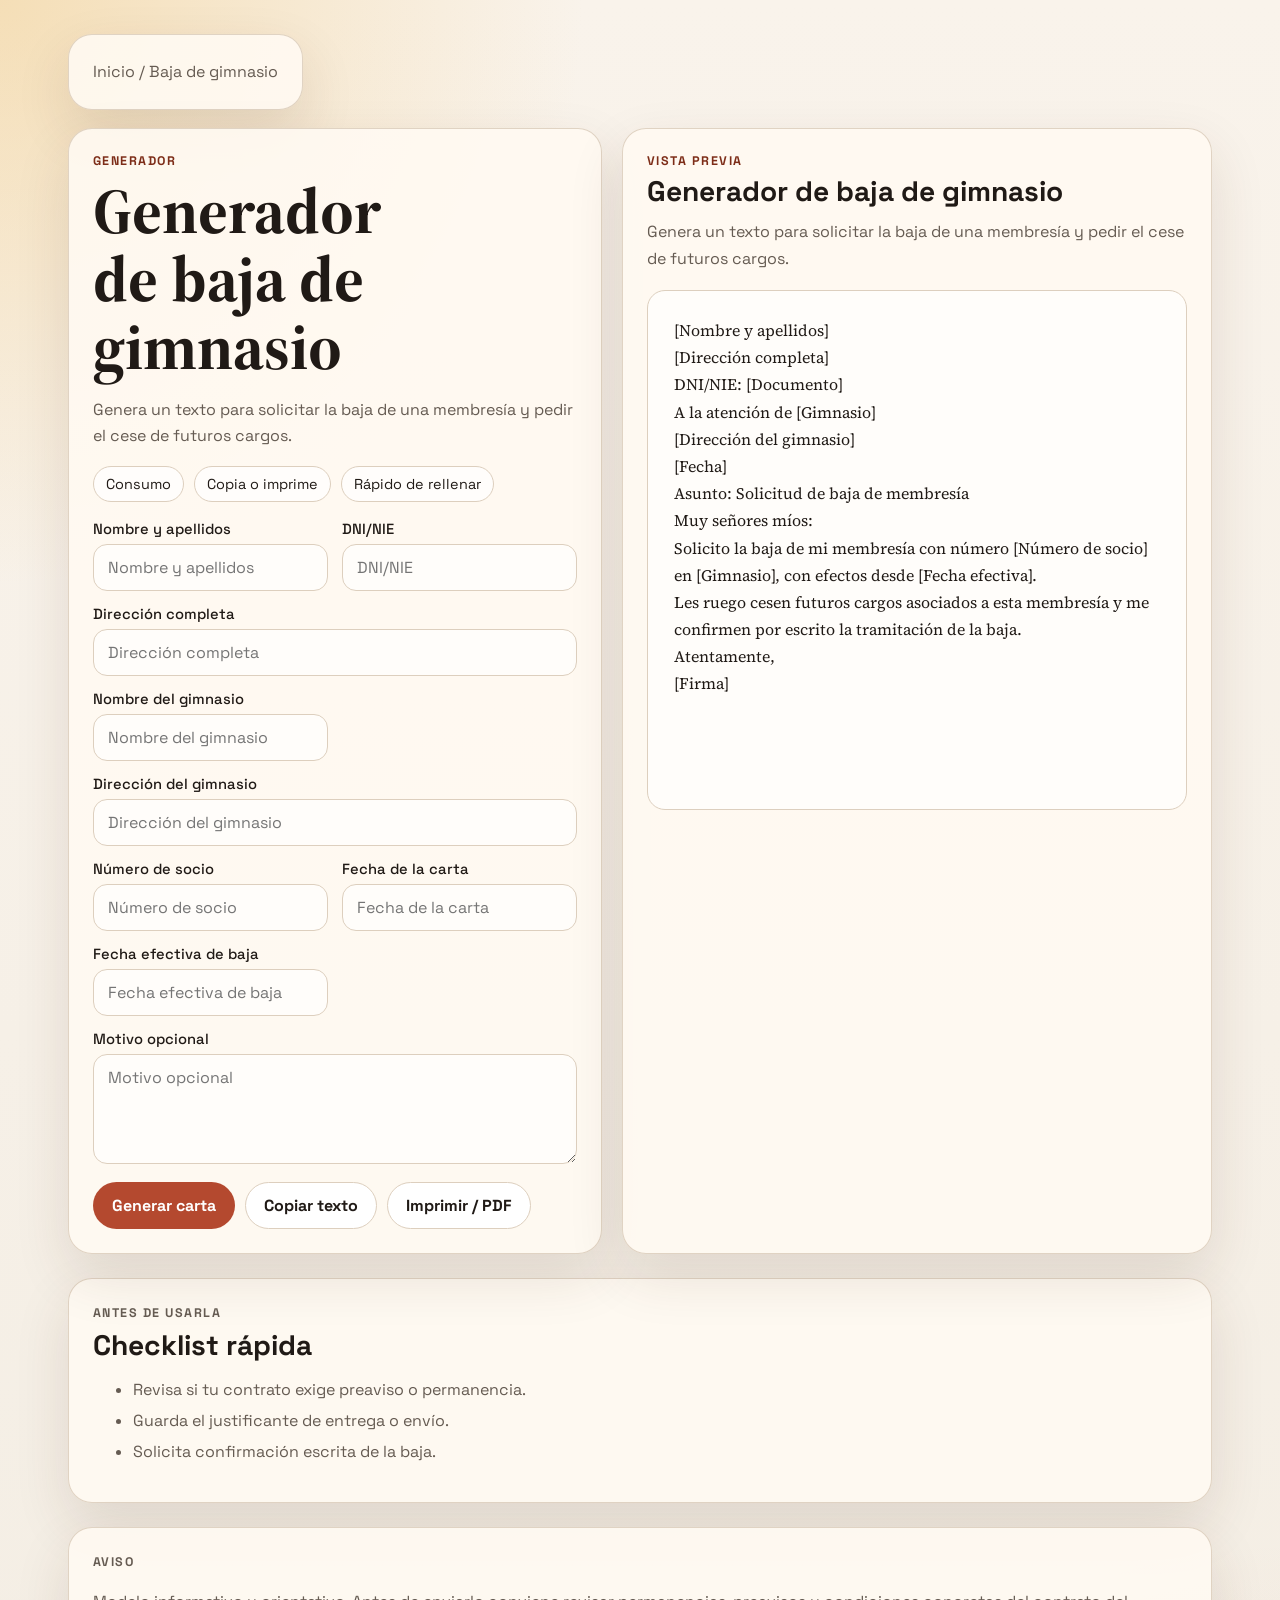
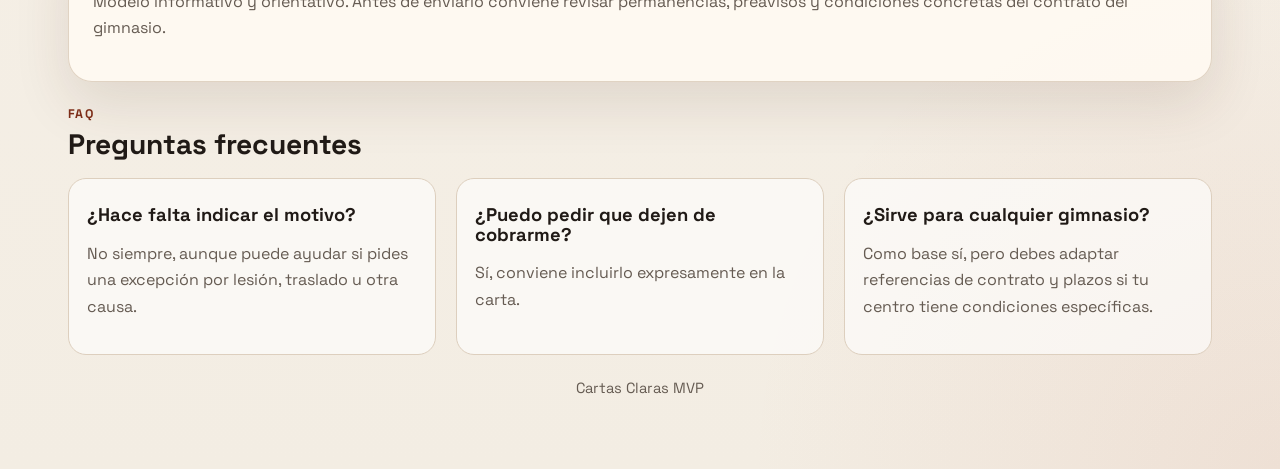
==== baja-gimnasio.html @ e8b88242 "Initial commit" ====
<!DOCTYPE html>
<html lang="es">
<head>
  <meta charset="UTF-8">
  <meta name="viewport" content="width=device-width, initial-scale=1.0">
  <title>Baja de gimnasio - Cartas Claras</title>
  <meta name="description" content="Generador de baja de gimnasio para España. Copia el texto o imprímelo en PDF.">
  <link rel="preconnect" href="https://fonts.googleapis.com">
  <link rel="preconnect" href="https://fonts.gstatic.com" crossorigin>
  <link href="https://fonts.googleapis.com/css2?family=Space+Grotesk:wght@400;500;700&family=Source+Serif+4:wght@400;600;700&display=swap" rel="stylesheet">
  <link rel="stylesheet" href="./styles.css">
</head>
<body>
  <main class="page">
    <a class="breadcrumbs" href="./index.html">Inicio / Baja de gimnasio</a>
    <div class="tool-layout">
      <section class="tool-panel">
        <div class="tool-hero">
          <p class="eyebrow">Generador</p>
          <h1 id="tool-title"></h1>
          <p id="tool-description" class="lead"></p>
          <div id="tool-summary" class="summary"></div>
        </div>
        <form id="letter-form" class="letter-form"></form>
        <div class="actions">
          <button id="generate-btn" class="primary" type="button">Generar carta</button>
          <button id="copy-btn" class="secondary" type="button">Copiar texto</button>
          <button id="print-btn" class="secondary" type="button">Imprimir / PDF</button>
        </div>
      </section>

      <section class="preview-panel">
        <p class="eyebrow">Vista previa</p>
        <h2 id="page-meta-title"></h2>
        <p id="page-meta-description" class="preview-meta"></p>
        <pre id="preview-document" class="preview-document"></pre>
      </section>
    </div>

    <section class="section card">
      <p class="eyebrow">Antes de usarla</p>
      <h2>Checklist rápida</h2>
      <ul id="checklist" class="checklist"></ul>
    </section>

    <section class="section disclaimer">
      <p class="eyebrow">Aviso</p>
      <p>Modelo informativo y orientativo. Antes de enviarlo conviene revisar permanencias, preavisos y condiciones concretas del contrato del gimnasio.</p>
    </section>

    <section class="section">
      <div class="section-head">
        <p class="eyebrow">FAQ</p>
        <h2>Preguntas frecuentes</h2>
      </div>
      <div id="faq-list" class="faq-list"></div>
    </section>

    <footer class="site-footer">Cartas Claras MVP</footer>
  </main>
  <script src="./site.js"></script>
  <script>renderToolPage("baja-gimnasio");</script>
</body>
</html>
---- styles.css ----
:root {
  --bg: #f3ede3;
  --panel: rgba(255, 250, 242, 0.9);
  --ink: #201a16;
  --muted: #655b52;
  --line: #ddcfbe;
  --accent: #b4492f;
  --accent-dark: #7d2d18;
  --glow: #efc26f;
  --shadow: 0 22px 55px rgba(72, 45, 26, 0.12);
}

* {
  box-sizing: border-box;
}

html {
  scroll-behavior: smooth;
}

body {
  margin: 0;
  color: var(--ink);
  font-family: "Space Grotesk", sans-serif;
  background:
    radial-gradient(circle at top left, rgba(239, 194, 111, 0.42), transparent 24%),
    radial-gradient(circle at bottom right, rgba(180, 73, 47, 0.08), transparent 22%),
    linear-gradient(180deg, #f9f3eb 0%, var(--bg) 100%);
}

a {
  color: inherit;
  text-decoration: none;
}

.primary {
  display: inline-flex;
  align-items: center;
  justify-content: center;
  background: var(--accent);
  color: #fff;
  border: 1px solid transparent;
}

.page {
  max-width: 1180px;
  margin: 0 auto;
  padding: 34px 18px 72px;
}

.hero,
.tool-layout,
.grid,
.faq-list,
.howto,
.benefits {
  display: grid;
  gap: 20px;
}

.hero {
  grid-template-columns: 1.9fr 1fr;
  align-items: stretch;
}

.hero-copy,
.hero-card,
.card,
.tool-panel,
.preview-panel,
.disclaimer,
.breadcrumbs {
  background: var(--panel);
  border: 1px solid rgba(221, 207, 190, 0.9);
  box-shadow: var(--shadow);
  border-radius: 24px;
}

.hero-copy,
.hero-card,
.tool-panel,
.preview-panel,
.card,
.disclaimer,
.breadcrumbs {
  padding: 24px;
}

.eyebrow,
.card-label {
  margin: 0;
  color: var(--accent-dark);
  text-transform: uppercase;
  letter-spacing: 0.12em;
  font-weight: 700;
  font-size: 0.78rem;
}

h1,
h2,
h3 {
  margin: 8px 0 0;
  line-height: 1.06;
}

h1,
.preview-document h2 {
  font-family: "Source Serif 4", serif;
}

h1 {
  font-size: clamp(2.5rem, 5vw, 5rem);
  max-width: 11ch;
}

h2 {
  font-size: clamp(1.7rem, 2.2vw, 2.4rem);
}

h3 {
  font-size: 1.15rem;
}

.lead,
.muted,
.card p,
.disclaimer p,
.faq-item p,
.howto li,
.benefits li,
.preview-meta,
.breadcrumbs {
  color: var(--muted);
  line-height: 1.65;
}

.hero-points {
  display: flex;
  flex-wrap: wrap;
  gap: 10px;
  margin-top: 20px;
}

.hero-points span,
.tag,
.mini-badge {
  padding: 8px 12px;
  border-radius: 999px;
  border: 1px solid var(--line);
  background: rgba(255, 255, 255, 0.75);
  font-size: 0.9rem;
}

.section {
  margin-top: 24px;
}

.section-head {
  margin-bottom: 16px;
}

.grid.cards {
  grid-template-columns: repeat(auto-fit, minmax(220px, 1fr));
}

.columns-2 {
  grid-template-columns: repeat(auto-fit, minmax(280px, 1fr));
}

.columns-3 {
  grid-template-columns: repeat(auto-fit, minmax(220px, 1fr));
}

.link-card {
  transition: transform 160ms ease, border-color 160ms ease, box-shadow 160ms ease;
}

.link-card:hover {
  transform: translateY(-3px);
  border-color: var(--accent);
  box-shadow: 0 18px 30px rgba(180, 73, 47, 0.14);
}

.spotlight {
  padding: 24px;
  border-radius: 24px;
  border: 1px solid rgba(221, 207, 190, 0.9);
  background: linear-gradient(180deg, rgba(255, 250, 242, 0.92), rgba(247, 238, 225, 0.92));
  box-shadow: var(--shadow);
}

.breadcrumbs {
  display: inline-flex;
  gap: 8px;
  align-items: center;
  margin-bottom: 18px;
}

.tool-layout {
  grid-template-columns: minmax(320px, 0.95fr) minmax(320px, 1.05fr);
}

.tool-panel,
.preview-panel {
  min-height: 100%;
}

.tool-hero {
  margin-bottom: 18px;
}

.summary {
  display: flex;
  flex-wrap: wrap;
  gap: 10px;
  margin-top: 16px;
}

.letter-form {
  display: grid;
  grid-template-columns: repeat(2, minmax(0, 1fr));
  gap: 14px;
}

.field {
  display: flex;
  flex-direction: column;
  gap: 6px;
}

.field.full {
  grid-column: 1 / -1;
}

label {
  font-size: 0.92rem;
  font-weight: 500;
}

input,
textarea {
  width: 100%;
  border: 1px solid var(--line);
  border-radius: 14px;
  padding: 12px 14px;
  background: #fffdfa;
  font: inherit;
  color: var(--ink);
}

textarea {
  resize: vertical;
  min-height: 110px;
}

.actions {
  display: flex;
  flex-wrap: wrap;
  gap: 10px;
  margin-top: 18px;
}

button,
.primary,
.secondary {
  appearance: none;
  border-radius: 999px;
  padding: 12px 18px;
  font: inherit;
  font-weight: 700;
  cursor: pointer;
}

button {
  border: none;
}

.secondary {
  background: #fff;
  color: var(--ink);
  border: 1px solid var(--line);
}

.preview-meta {
  margin-top: 12px;
}

.preview-document {
  margin-top: 18px;
  min-height: 520px;
  border: 1px solid var(--line);
  border-radius: 18px;
  background: #fffdfa;
  padding: 26px;
  white-space: pre-wrap;
  line-height: 1.7;
  font-family: "Source Serif 4", serif;
}

.checklist,
.benefits,
.howto,
.faq-list {
  margin-top: 18px;
}

.checklist li,
.benefits li,
.howto li {
  margin-bottom: 10px;
  color: var(--muted);
}

.faq-list {
  grid-template-columns: repeat(auto-fit, minmax(260px, 1fr));
}

.faq-item {
  padding: 18px;
  border-radius: 18px;
  border: 1px solid var(--line);
  background: rgba(255, 255, 255, 0.62);
}

.site-footer {
  margin-top: 24px;
  text-align: center;
  color: var(--muted);
  font-size: 0.92rem;
}

@media (max-width: 920px) {
  .hero,
  .tool-layout {
    grid-template-columns: 1fr;
  }
}

@media (max-width: 640px) {
  .page {
    padding-inline: 14px;
  }

  .hero-copy,
  .hero-card,
  .tool-panel,
  .preview-panel,
  .card,
  .disclaimer,
  .breadcrumbs,
  .spotlight {
    padding: 20px;
    border-radius: 20px;
  }

  .letter-form {
    grid-template-columns: 1fr;
  }

  .field.full {
    grid-column: auto;
  }
}

@media print {
  body {
    background: #fff;
  }

  .breadcrumbs,
  .tool-panel,
  .disclaimer,
  .section,
  .site-footer {
    display: none;
  }

  .page {
    max-width: none;
    padding: 0;
  }

  .tool-layout {
    display: block;
  }

  .preview-panel {
    border: none;
    box-shadow: none;
    background: #fff;
    padding: 0;
  }

  .preview-document {
    border: none;
    padding: 0;
    min-height: auto;
  }
}
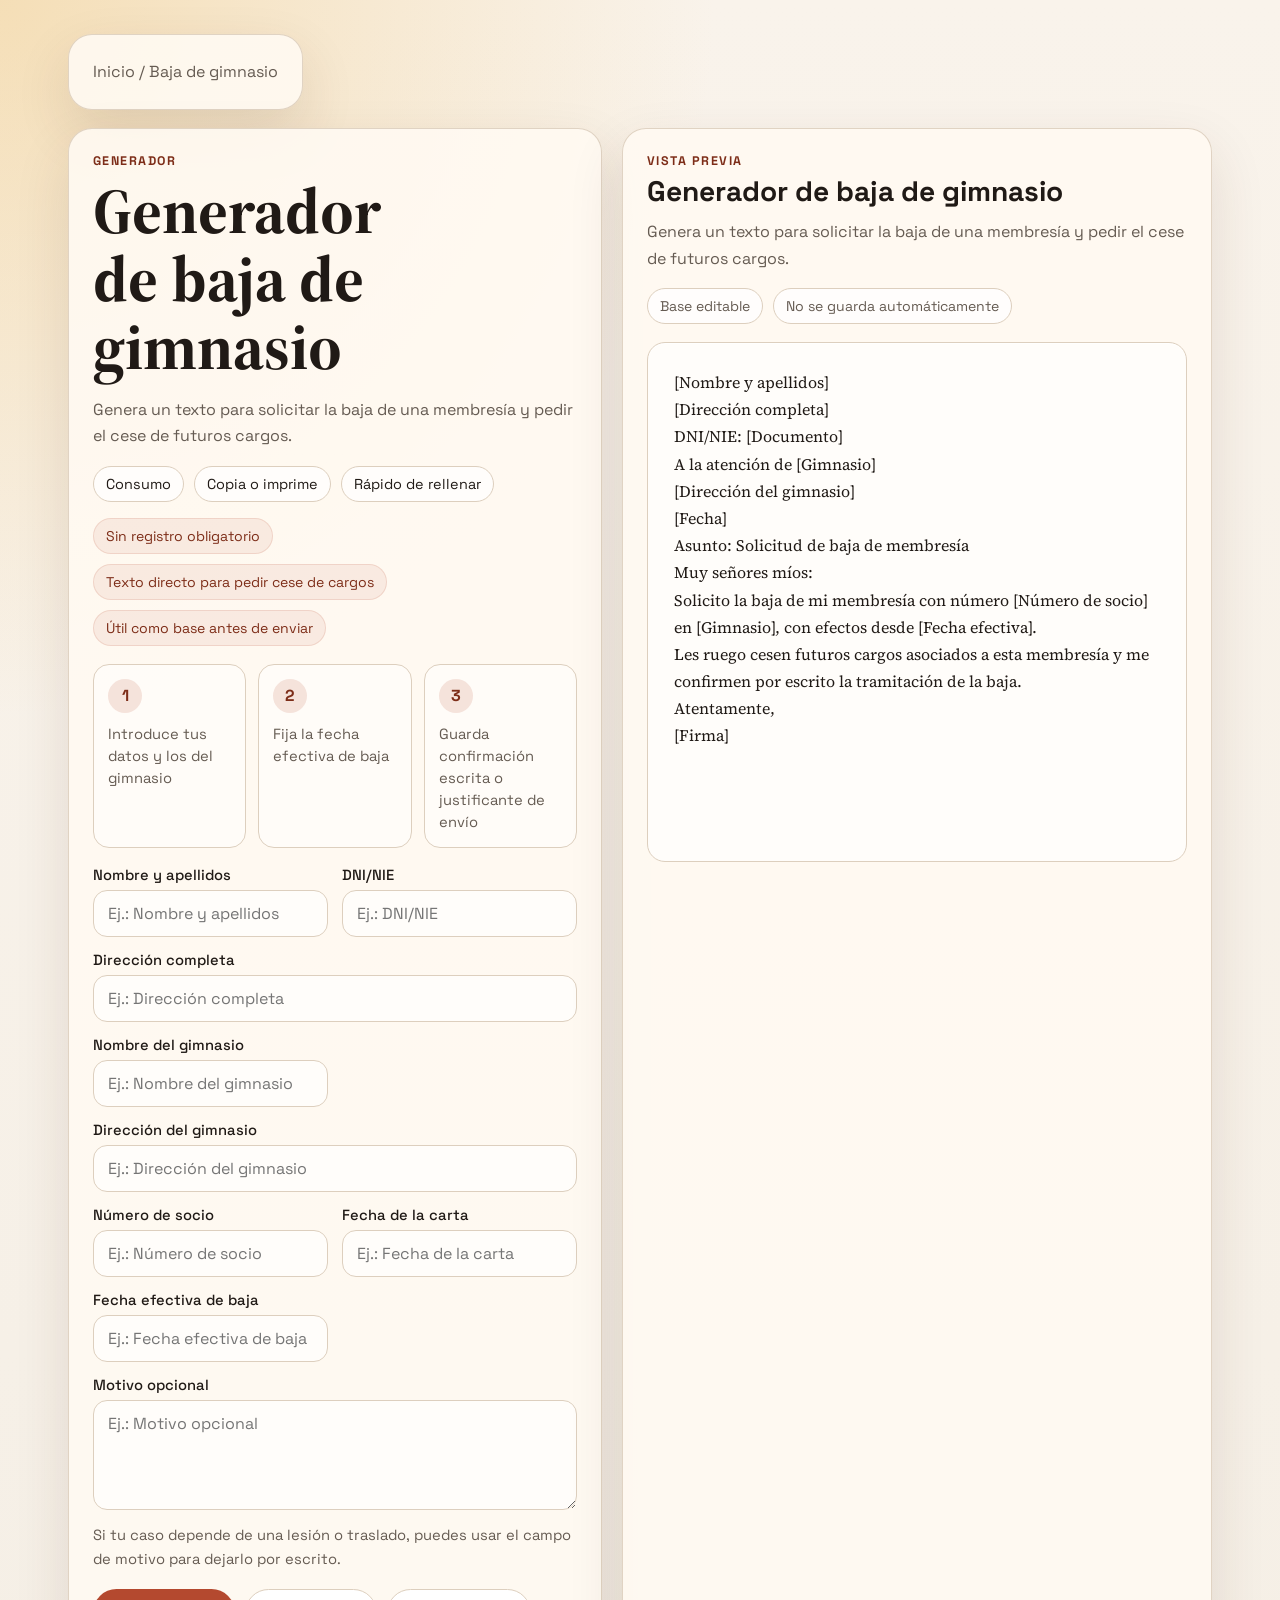
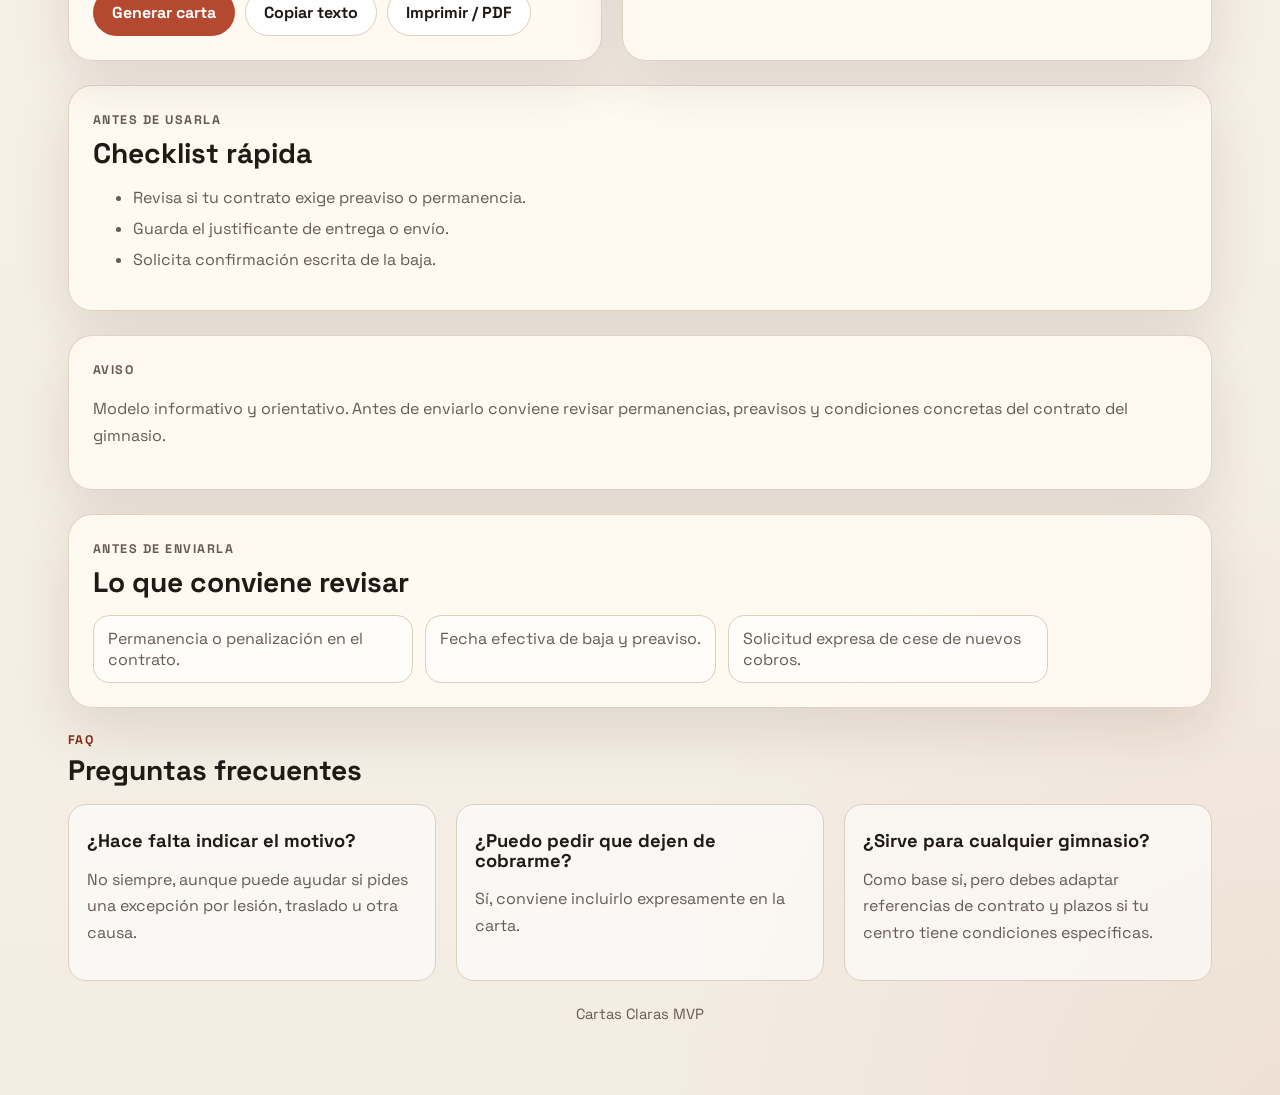
==== commit 4509110e: "Improve UI trust and conversion" ====
--- a/baja-gimnasio.html
+++ b/baja-gimnasio.html
@@ -5,10 +5,54 @@
   <meta name="viewport" content="width=device-width, initial-scale=1.0">
   <title>Baja de gimnasio - Cartas Claras</title>
   <meta name="description" content="Generador de baja de gimnasio para España. Copia el texto o imprímelo en PDF.">
+  <meta property="og:title" content="Generador de baja de gimnasio - Cartas Claras">
+  <meta property="og:description" content="Generador de baja de gimnasio para España. Copia el texto o imprímelo en PDF.">
+  <meta property="og:type" content="article">
+  <meta property="og:url" content="https://example.com/baja-gimnasio.html">
+  <meta name="twitter:card" content="summary">
+  <meta name="twitter:title" content="Generador de baja de gimnasio - Cartas Claras">
+  <meta name="twitter:description" content="Generador de baja de gimnasio para España. Copia el texto o imprímelo en PDF.">
+  <link rel="canonical" href="https://example.com/baja-gimnasio.html">
   <link rel="preconnect" href="https://fonts.googleapis.com">
   <link rel="preconnect" href="https://fonts.gstatic.com" crossorigin>
   <link href="https://fonts.googleapis.com/css2?family=Space+Grotesk:wght@400;500;700&family=Source+Serif+4:wght@400;600;700&display=swap" rel="stylesheet">
   <link rel="stylesheet" href="./styles.css">
+  <script type="application/ld+json">
+    {
+      "@context": "https://schema.org",
+      "@type": "HowTo",
+      "name": "Cómo generar una baja de gimnasio",
+      "description": "Rellena tus datos, genera el texto y guarda una prueba de envío.",
+      "step": [
+        { "@type": "HowToStep", "name": "Rellena el formulario", "text": "Introduce tus datos, gimnasio, número de socio y fecha efectiva de baja." },
+        { "@type": "HowToStep", "name": "Revisa condiciones", "text": "Comprueba permanencias, preavisos y si necesitas justificar el motivo." },
+        { "@type": "HowToStep", "name": "Envía y guarda prueba", "text": "Copia o imprime la carta y conserva confirmación de la baja." }
+      ]
+    }
+  </script>
+  <script type="application/ld+json">
+    {
+      "@context": "https://schema.org",
+      "@type": "FAQPage",
+      "mainEntity": [
+        {
+          "@type": "Question",
+          "name": "¿Hace falta indicar el motivo?",
+          "acceptedAnswer": { "@type": "Answer", "text": "No siempre, aunque puede ayudar si pides una excepción por lesión, traslado u otra causa." }
+        },
+        {
+          "@type": "Question",
+          "name": "¿Puedo pedir que dejen de cobrarme?",
+          "acceptedAnswer": { "@type": "Answer", "text": "Sí, conviene incluirlo expresamente en la carta." }
+        },
+        {
+          "@type": "Question",
+          "name": "¿Sirve para cualquier gimnasio?",
+          "acceptedAnswer": { "@type": "Answer", "text": "Como base sí, pero debes adaptar referencias de contrato y plazos si tu centro tiene condiciones específicas." }
+        }
+      ]
+    }
+  </script>
 </head>
 <body>
   <main class="page">
@@ -20,8 +64,11 @@
           <h1 id="tool-title"></h1>
           <p id="tool-description" class="lead"></p>
           <div id="tool-summary" class="summary"></div>
+          <div id="tool-assurance" class="assurance-strip"></div>
         </div>
+        <div id="tool-steps" class="mini-grid"></div>
         <form id="letter-form" class="letter-form"></form>
+        <p id="form-footnote" class="form-footnote"></p>
         <div class="actions">
           <button id="generate-btn" class="primary" type="button">Generar carta</button>
           <button id="copy-btn" class="secondary" type="button">Copiar texto</button>
@@ -33,6 +80,10 @@
         <p class="eyebrow">Vista previa</p>
         <h2 id="page-meta-title"></h2>
         <p id="page-meta-description" class="preview-meta"></p>
+        <div class="preview-banner">
+          <span>Base editable</span>
+          <span>No se guarda automáticamente</span>
+        </div>
         <pre id="preview-document" class="preview-document"></pre>
       </section>
     </div>
@@ -46,6 +97,12 @@
     <section class="section disclaimer">
       <p class="eyebrow">Aviso</p>
       <p>Modelo informativo y orientativo. Antes de enviarlo conviene revisar permanencias, preavisos y condiciones concretas del contrato del gimnasio.</p>
+    </section>
+
+    <section class="section card">
+      <p class="eyebrow">Antes de enviarla</p>
+      <h2>Lo que conviene revisar</h2>
+      <div id="tool-review-points" class="review-points"></div>
     </section>
 
     <section class="section">
--- a/styles.css
+++ b/styles.css
@@ -151,6 +151,40 @@
   font-size: 0.9rem;
 }
 
+.hero-actions {
+  display: flex;
+  flex-wrap: wrap;
+  gap: 12px;
+  margin-top: 24px;
+}
+
+.trust-list {
+  display: grid;
+  gap: 16px;
+  margin-top: 18px;
+}
+
+.trust-list strong {
+  display: block;
+  margin-bottom: 4px;
+}
+
+.trust-band {
+  display: flex;
+  flex-wrap: wrap;
+  gap: 12px;
+}
+
+.trust-pill {
+  padding: 10px 14px;
+  border-radius: 999px;
+  border: 1px solid var(--line);
+  background: rgba(255, 255, 255, 0.7);
+  color: var(--accent-dark);
+  font-size: 0.92rem;
+  font-weight: 500;
+}
+
 .section {
   margin-top: 24px;
 }
@@ -179,6 +213,23 @@
   transform: translateY(-3px);
   border-color: var(--accent);
   box-shadow: 0 18px 30px rgba(180, 73, 47, 0.14);
+}
+
+.step-card {
+  position: relative;
+  overflow: hidden;
+}
+
+.step-number {
+  display: inline-flex;
+  align-items: center;
+  justify-content: center;
+  width: 34px;
+  height: 34px;
+  border-radius: 999px;
+  background: rgba(180, 73, 47, 0.14);
+  color: var(--accent-dark);
+  font-weight: 700;
 }
 
 .spotlight {
@@ -209,6 +260,43 @@
   margin-bottom: 18px;
 }
 
+.assurance-strip {
+  display: flex;
+  flex-wrap: wrap;
+  gap: 10px;
+  margin-top: 16px;
+}
+
+.assurance-strip span {
+  padding: 8px 12px;
+  border-radius: 999px;
+  background: rgba(180, 73, 47, 0.08);
+  color: var(--accent-dark);
+  border: 1px solid rgba(180, 73, 47, 0.14);
+  font-size: 0.88rem;
+}
+
+.mini-grid {
+  display: grid;
+  grid-template-columns: repeat(3, minmax(0, 1fr));
+  gap: 12px;
+  margin-bottom: 18px;
+}
+
+.mini-card {
+  padding: 14px;
+  border-radius: 16px;
+  border: 1px solid var(--line);
+  background: rgba(255, 255, 255, 0.55);
+}
+
+.mini-card p {
+  margin: 10px 0 0;
+  color: var(--muted);
+  line-height: 1.5;
+  font-size: 0.92rem;
+}
+
 .summary {
   display: flex;
   flex-wrap: wrap;
@@ -248,9 +336,24 @@
   color: var(--ink);
 }
 
+input:focus,
+textarea:focus {
+  outline: 2px solid rgba(180, 73, 47, 0.22);
+  outline-offset: 1px;
+  border-color: rgba(180, 73, 47, 0.45);
+  background: #fff;
+}
+
 textarea {
   resize: vertical;
   min-height: 110px;
+}
+
+.form-footnote {
+  margin: 14px 0 0;
+  color: var(--muted);
+  font-size: 0.92rem;
+  line-height: 1.6;
 }
 
 .actions {
@@ -281,8 +384,30 @@
   border: 1px solid var(--line);
 }
 
+.secondary.is-success {
+  border-color: rgba(53, 126, 85, 0.28);
+  background: rgba(53, 126, 85, 0.12);
+  color: #255b3d;
+}
+
 .preview-meta {
   margin-top: 12px;
+}
+
+.preview-banner {
+  display: flex;
+  flex-wrap: wrap;
+  gap: 10px;
+  margin-top: 14px;
+}
+
+.preview-banner span {
+  border-radius: 999px;
+  padding: 8px 12px;
+  border: 1px solid var(--line);
+  background: rgba(255, 255, 255, 0.78);
+  color: var(--muted);
+  font-size: 0.88rem;
 }
 
 .preview-document {
@@ -295,6 +420,7 @@
   white-space: pre-wrap;
   line-height: 1.7;
   font-family: "Source Serif 4", serif;
+  box-shadow: inset 0 1px 0 rgba(255, 255, 255, 0.9);
 }
 
 .checklist,
@@ -322,6 +448,22 @@
   background: rgba(255, 255, 255, 0.62);
 }
 
+.review-points {
+  display: flex;
+  flex-wrap: wrap;
+  gap: 12px;
+  margin-top: 18px;
+}
+
+.review-chip {
+  padding: 12px 14px;
+  border-radius: 16px;
+  border: 1px solid var(--line);
+  background: rgba(255, 255, 255, 0.68);
+  color: var(--muted);
+  max-width: 320px;
+}
+
 .site-footer {
   margin-top: 24px;
   text-align: center;
@@ -332,6 +474,10 @@
 @media (max-width: 920px) {
   .hero,
   .tool-layout {
+    grid-template-columns: 1fr;
+  }
+
+  .mini-grid {
     grid-template-columns: 1fr;
   }
 }
